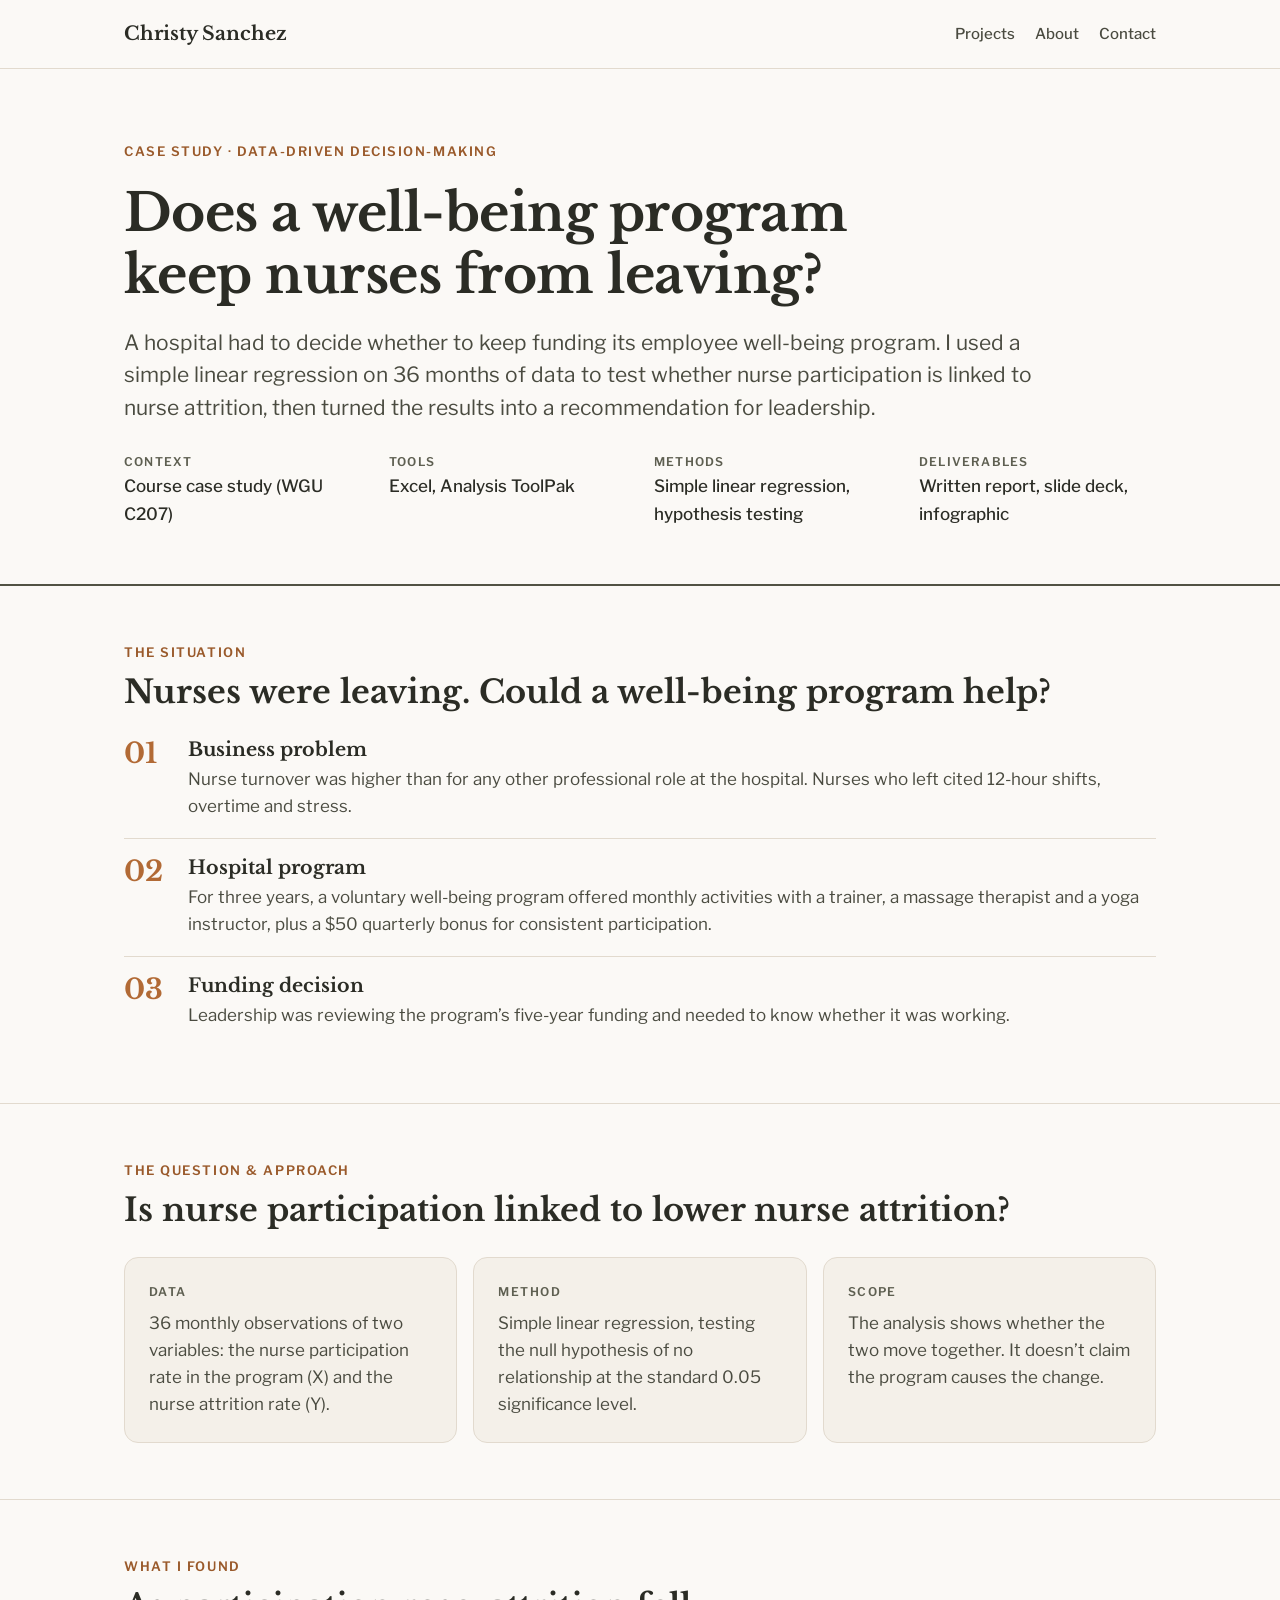
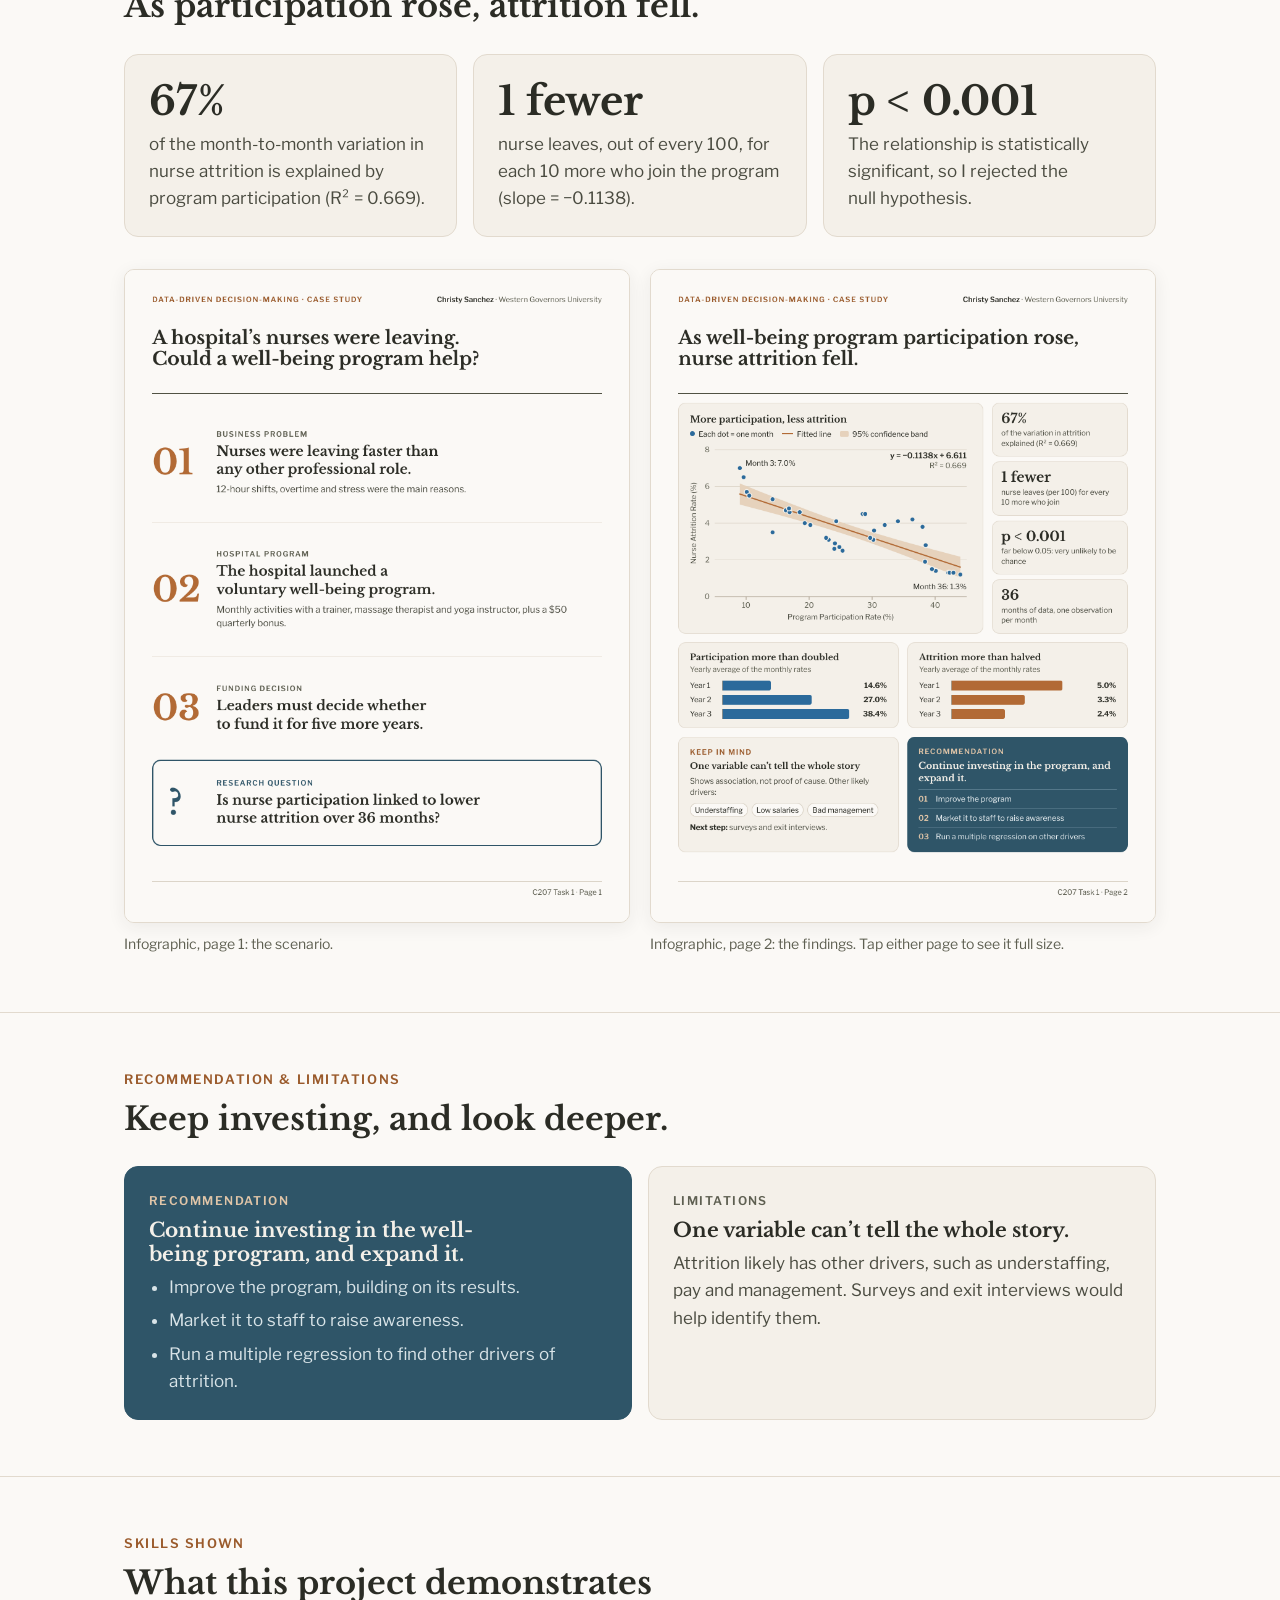
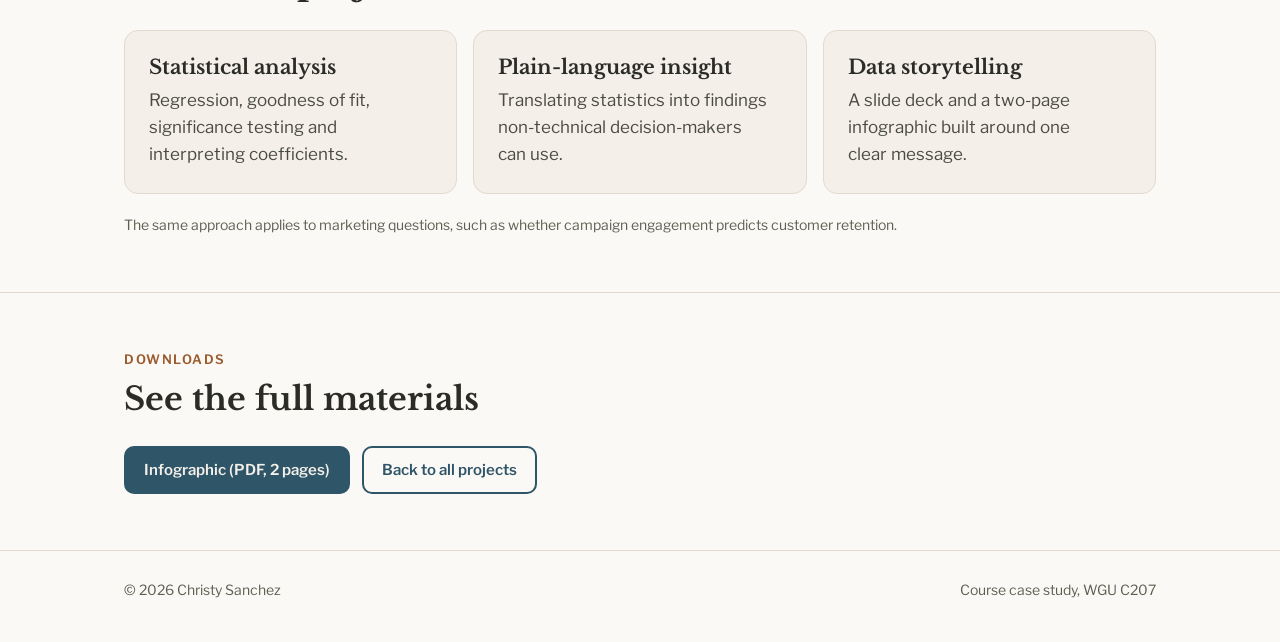
==== projects/nurse-attrition/index.html @ ef2fcabc "Add portfolio homepage and nurse attrition case study - Homepage with intro, project card, backgroun" ====
<!doctype html>
<html lang="en">
<head>
<meta charset="utf-8">
<meta name="viewport" content="width=device-width, initial-scale=1">
<title>Well-Being Program &amp; Nurse Attrition · Christy Sanchez</title>
<meta name="description" content="Case study: a simple linear regression on 36 months of data shows that nurse participation in a hospital well-being program explains about two-thirds of the variation in nurse attrition.">
<meta property="og:title" content="Does a well-being program keep nurses from leaving?">
<meta property="og:description" content="A linear regression case study by Christy Sanchez.">
<meta property="og:image" content="https://crispymcnuggetz.github.io/assets/projects/nurse-attrition/thumbnail.jpg">
<link rel="preconnect" href="https://fonts.googleapis.com">
<link rel="preconnect" href="https://fonts.gstatic.com" crossorigin>
<link rel="stylesheet" href="https://fonts.googleapis.com/css2?family=Libre+Baskerville:ital,wght@0,400;0,700;1,400&amp;family=Libre+Franklin:wght@400..700&amp;display=swap">
<link rel="stylesheet" href="../../assets/css/style.css">
</head>
<body>
<a class="skip" href="#main">Skip to content</a>

<header class="site-header">
  <div class="wrap">
    <a class="brand" href="../../">Christy Sanchez</a>
    <nav class="site-nav" aria-label="Main">
      <a href="../../#projects">Projects</a>
      <a href="../../#about">About</a>
      <a href="../../#contact">Contact</a>
    </nav>
  </div>
</header>

<main id="main">
  <section class="hero">
    <div class="wrap">
      <p class="eyebrow">Case study · Data-Driven Decision-Making</p>
      <h1>Does a well-being program keep nurses from leaving?</h1>
      <p class="lede">A hospital had to decide whether to keep funding its employee well-being program. I used a simple linear regression on 36 months of data to test whether nurse participation is linked to nurse attrition, then turned the results into a recommendation for leadership.</p>
      <dl class="meta">
        <div><dt>Context</dt><dd>Course case study (WGU C207)</dd></div>
        <div><dt>Tools</dt><dd>Excel, Analysis ToolPak</dd></div>
        <div><dt>Methods</dt><dd>Simple linear regression, hypothesis testing</dd></div>
        <div><dt>Deliverables</dt><dd>Written report, slide deck, infographic</dd></div>
      </dl>
    </div>
  </section>

  <section class="section">
    <div class="wrap">
      <div class="section-head">
        <p class="eyebrow">The situation</p>
        <h2>Nurses were leaving. Could a well-being program help?</h2>
      </div>
      <ol class="steps">
        <li><span class="num" aria-hidden="true">01</span><div><h3>Business problem</h3><p>Nurse turnover was higher than for any other professional role at the hospital. Nurses who left cited 12-hour shifts, overtime and stress.</p></div></li>
        <li><span class="num" aria-hidden="true">02</span><div><h3>Hospital program</h3><p>For three years, a voluntary well-being program offered monthly activities with a trainer, a massage therapist and a yoga instructor, plus a $50 quarterly bonus for consistent participation.</p></div></li>
        <li><span class="num" aria-hidden="true">03</span><div><h3>Funding decision</h3><p>Leadership was reviewing the program’s five-year funding and needed to know whether it was working.</p></div></li>
      </ol>
    </div>
  </section>

  <section class="section">
    <div class="wrap">
      <div class="section-head">
        <p class="eyebrow">The question &amp; approach</p>
        <h2>Is nurse participation linked to lower nurse attrition?</h2>
      </div>
      <div class="grid">
        <div class="panel">
          <p class="label">Data</p>
          <p>36 monthly observations of two variables: the nurse participation rate in the program (X) and the nurse attrition rate (Y).</p>
        </div>
        <div class="panel">
          <p class="label">Method</p>
          <p>Simple linear regression, testing the null hypothesis of no relationship at the standard 0.05 significance level.</p>
        </div>
        <div class="panel">
          <p class="label">Scope</p>
          <p>The analysis shows whether the two move together. It doesn’t claim the program causes the change.</p>
        </div>
      </div>
    </div>
  </section>

  <section class="section">
    <div class="wrap">
      <div class="section-head">
        <p class="eyebrow">What I found</p>
        <h2>As participation rose, attrition fell.</h2>
      </div>
      <div class="grid" style="margin-bottom: 32px">
        <div class="panel">
          <p class="stat">67%</p>
          <p>of the month-to-month variation in nurse attrition is explained by program participation (R² = 0.669).</p>
        </div>
        <div class="panel">
          <p class="stat">1 fewer</p>
          <p>nurse leaves, out of every 100, for each 10 more who join the program (slope = −0.1138).</p>
        </div>
        <div class="panel">
          <p class="stat">p &lt; 0.001</p>
          <p>The relationship is statistically significant, so I rejected the null hypothesis.</p>
        </div>
      </div>
      <div class="figure-pair">
        <figure>
          <a href="../../assets/projects/nurse-attrition/infographic-page1-scenario.png"><img src="../../assets/projects/nurse-attrition/infographic-page1-scenario.png" alt="Infographic page 1: the scenario. Nurses were leaving faster than any other role; the hospital launched a voluntary well-being program; leaders must decide on five more years of funding; research question about participation and attrition." width="1632" height="2112" loading="lazy"></a>
          <figcaption>Infographic, page 1: the scenario.</figcaption>
        </figure>
        <figure>
          <a href="../../assets/projects/nurse-attrition/infographic-page2-findings.png"><img src="../../assets/projects/nurse-attrition/infographic-page2-findings.png" alt="Infographic page 2: the findings. A scatter plot of 36 months with a downward fitted line, key statistics, yearly averages showing participation more than doubled while attrition more than halved, limitations and the recommendation." width="1632" height="2112" loading="lazy"></a>
          <figcaption>Infographic, page 2: the findings. Tap either page to see it full size.</figcaption>
        </figure>
      </div>
    </div>
  </section>

  <section class="section">
    <div class="wrap">
      <div class="section-head">
        <p class="eyebrow">Recommendation &amp; limitations</p>
        <h2>Keep investing, and look deeper.</h2>
      </div>
      <div class="grid">
        <div class="panel dark">
          <p class="label">Recommendation</p>
          <h3>Continue investing in the well-being program, and expand it.</h3>
          <ul class="plain">
            <li>Improve the program, building on its results.</li>
            <li>Market it to staff to raise awareness.</li>
            <li>Run a multiple regression to find other drivers of attrition.</li>
          </ul>
        </div>
        <div class="panel">
          <p class="label">Limitations</p>
          <h3>One variable can’t tell the whole story.</h3>
          <p>Attrition likely has other drivers, such as understaffing, pay and management. Surveys and exit interviews would help identify them.</p>
        </div>
      </div>
    </div>
  </section>

  <section class="section">
    <div class="wrap">
      <div class="section-head">
        <p class="eyebrow">Skills shown</p>
        <h2>What this project demonstrates</h2>
      </div>
      <div class="grid">
        <div class="panel"><h3>Statistical analysis</h3><p>Regression, goodness of fit, significance testing and interpreting coefficients.</p></div>
        <div class="panel"><h3>Plain-language insight</h3><p>Translating statistics into findings non-technical decision-makers can use.</p></div>
        <div class="panel"><h3>Data storytelling</h3><p>A slide deck and a two-page infographic built around one clear message.</p></div>
      </div>
      <p class="small" style="margin-top: 20px">The same approach applies to marketing questions, such as whether campaign engagement predicts customer retention.</p>
    </div>
  </section>

  <section class="section">
    <div class="wrap">
      <div class="section-head">
        <p class="eyebrow">Downloads</p>
        <h2>See the full materials</h2>
      </div>
      <div class="actions">
        <a class="button" href="../../assets/projects/nurse-attrition/nurse-well-being-infographic.pdf">Infographic (PDF, 2 pages)</a>
        <a class="button secondary" href="../../">Back to all projects</a>
      </div>
    </div>
  </section>
</main>

<footer class="site-footer">
  <div class="wrap">
    <span>© 2026 Christy Sanchez</span>
    <span>Course case study, WGU C207</span>
  </div>
</footer>
</body>
</html>
---- assets/css/style.css ----
/* Shared styles for the portfolio. Palette and type match the case-study deck and infographic. */
:root {
  --paper: #FBF9F6;
  --panel: #F4F0E9;
  --line: #E2DACE;
  --line-strong: #D8D0C3;
  --ink: #2B2C25;
  --body: #4A4B40;
  --muted: #5E5F51;
  --copper: #9A5A2B;
  --copper-mark: #B26A35;
  --blue: #2B6A9B;
  --slate: #2F5568;
  --olive: #3A3B31;
  --on-dark: #F4F0E9;
  --on-dark-soft: #D9E4E8;
  --sand: #E0C5A8;
  --serif: 'Libre Baskerville', Georgia, 'Times New Roman', serif;
  --sans: 'Libre Franklin', Arial, Helvetica, sans-serif;
  --wrap: 1080px;
}

* { box-sizing: border-box; }

html { -webkit-text-size-adjust: 100%; }

body {
  margin: 0;
  background: var(--paper);
  color: var(--body);
  font-family: var(--sans);
  font-size: 17px;
  line-height: 1.6;
}

img { max-width: 100%; height: auto; display: block; }

a { color: var(--blue); text-underline-offset: 3px; }
a:hover { color: #1F4F75; }

:focus-visible { outline: 3px solid var(--blue); outline-offset: 3px; border-radius: 4px; }

.wrap { width: 100%; max-width: var(--wrap); margin: 0 auto; padding: 0 24px; }

.skip { position: absolute; left: -9999px; }
.skip:focus { left: 16px; top: 16px; background: var(--paper); padding: 8px 12px; z-index: 10; }

/* Header */
.site-header { border-bottom: 1px solid var(--line); }
.site-header .wrap { display: flex; align-items: center; justify-content: space-between; gap: 16px; flex-wrap: wrap; min-height: 68px; }
.brand { font-family: var(--serif); font-weight: 700; font-size: 19px; color: var(--ink); text-decoration: none; }
.site-nav { display: flex; gap: 20px; flex-wrap: wrap; }
.site-nav a { color: var(--body); text-decoration: none; font-size: 15px; font-weight: 500; padding: 10px 0; }
.site-nav a:hover { color: var(--ink); text-decoration: underline; }

/* Type */
.eyebrow {
  margin: 0;
  font-size: 13px;
  font-weight: 600;
  letter-spacing: 0.12em;
  text-transform: uppercase;
  color: var(--copper);
}
h1, h2, h3 { font-family: var(--serif); color: var(--ink); font-weight: 700; line-height: 1.2; margin: 0; text-wrap: balance; }
h1 { font-size: clamp(32px, 5vw, 52px); letter-spacing: -0.01em; }
h2 { font-size: clamp(24px, 3.2vw, 32px); }
h3 { font-size: 20px; }
p { margin: 0; text-wrap: pretty; }
.lede { font-size: clamp(18px, 2.2vw, 21px); line-height: 1.55; color: var(--body); max-width: 44em; }

/* Sections */
.hero { padding: 72px 0 56px; border-bottom: 2px solid #515244; }
.hero .wrap { display: flex; flex-direction: column; gap: 20px; }
.section { padding: 56px 0; border-bottom: 1px solid var(--line); }
.section:last-of-type { border-bottom: 0; }
.section-head { display: flex; flex-direction: column; gap: 10px; margin-bottom: 28px; }
.stack { display: flex; flex-direction: column; gap: 16px; }

/* Meta list */
.meta { display: grid; grid-template-columns: repeat(auto-fit, minmax(200px, 1fr)); gap: 16px 28px; margin: 8px 0 0; padding: 0; }
.meta div { display: flex; flex-direction: column; gap: 2px; }
.meta dt { font-size: 12px; font-weight: 600; letter-spacing: 0.1em; text-transform: uppercase; color: var(--muted); }
.meta dd { margin: 0; color: var(--ink); font-weight: 500; }

/* Cards and panels */
.grid { display: grid; gap: 16px; grid-template-columns: repeat(auto-fit, minmax(240px, 1fr)); }
.panel { background: var(--panel); border: 1px solid var(--line); border-radius: 14px; padding: 24px; display: flex; flex-direction: column; gap: 8px; }
.panel .label { font-size: 12px; font-weight: 600; letter-spacing: 0.12em; text-transform: uppercase; color: var(--muted); }
.panel.dark { background: var(--slate); border-color: var(--slate); color: var(--on-dark-soft); }
.panel.dark .label { color: var(--sand); }
.panel.dark h3 { color: var(--on-dark); }
.panel.outline { background: transparent; border: 2px solid var(--slate); }
.panel.outline .label { color: var(--slate); }

.stat { font-family: var(--serif); font-weight: 700; font-size: 40px; line-height: 1.1; color: var(--ink); }
.small { font-size: 14px; color: var(--muted); }

/* Project card (home) */
.project-card {
  display: grid;
  grid-template-columns: minmax(0, 1.1fr) minmax(0, 1fr);
  gap: 0;
  background: var(--panel);
  border: 1px solid var(--line);
  border-radius: 16px;
  overflow: hidden;
  text-decoration: none;
  color: inherit;
}
.project-card:hover { border-color: var(--line-strong); box-shadow: 0 6px 24px rgba(43, 44, 37, 0.08); }
.project-card:hover h3 { text-decoration: underline; text-underline-offset: 4px; }
.project-card .thumb { background: var(--paper); display: flex; align-items: center; justify-content: center; padding: 20px; }
.project-card .thumb img { width: 100%; height: auto; border-radius: 10px; }
.project-card .body { padding: 28px; display: flex; flex-direction: column; gap: 12px; justify-content: center; }
.tags { display: flex; flex-wrap: wrap; gap: 8px; list-style: none; margin: 4px 0 0; padding: 0; }
.tags li { font-size: 13px; font-weight: 500; color: var(--ink); background: var(--paper); border: 1px solid var(--line-strong); border-radius: 999px; padding: 4px 12px; }
.more { font-weight: 600; color: var(--blue); }

/* Lists */
.steps { list-style: none; margin: 0; padding: 0; display: flex; flex-direction: column; }
.steps li { display: grid; grid-template-columns: 56px minmax(0, 1fr); gap: 8px; padding: 18px 0; border-top: 1px solid var(--line); }
.steps li:first-child { border-top: 0; padding-top: 0; }
.steps .num { font-family: var(--serif); font-weight: 700; font-size: 28px; line-height: 1.1; color: var(--copper-mark); }
.steps h3 { font-size: 19px; margin-bottom: 4px; }

.plain { margin: 0; padding-left: 1.2em; display: flex; flex-direction: column; gap: 6px; }

/* Figures */
figure { margin: 0; }
.figure-pair { display: grid; grid-template-columns: repeat(2, minmax(0, 1fr)); gap: 20px; }
.figure-pair figure img, .figure img { border: 1px solid var(--line); border-radius: 10px; box-shadow: 0 4px 18px rgba(43, 44, 37, 0.07); }
figcaption { font-size: 14px; color: var(--muted); margin-top: 10px; }

/* Buttons */
.actions { display: flex; flex-wrap: wrap; gap: 12px; }
.button {
  display: inline-flex; align-items: center; gap: 8px;
  min-height: 46px; padding: 10px 18px;
  border-radius: 10px; border: 2px solid var(--slate);
  background: var(--slate); color: var(--on-dark);
  font-weight: 600; font-size: 15px; text-decoration: none;
}
.button:hover { background: #24475A; border-color: #24475A; color: var(--on-dark); }
.button.secondary { background: transparent; color: var(--slate); }
.button.secondary:hover { background: var(--panel); color: var(--slate); }

/* Footer */
.site-footer { border-top: 1px solid var(--line); padding: 28px 0 40px; font-size: 14px; color: var(--muted); }
.site-footer .wrap { display: flex; justify-content: space-between; gap: 16px; flex-wrap: wrap; }

/* Small screens */
@media (max-width: 760px) {
  body { font-size: 16px; }
  .hero { padding: 48px 0 40px; }
  .section { padding: 44px 0; }
  .project-card { grid-template-columns: 1fr; }
  .project-card .thumb { padding: 16px; }
  .figure-pair { grid-template-columns: 1fr; }
  .steps li { grid-template-columns: 44px minmax(0, 1fr); }
  .stat { font-size: 34px; }
}
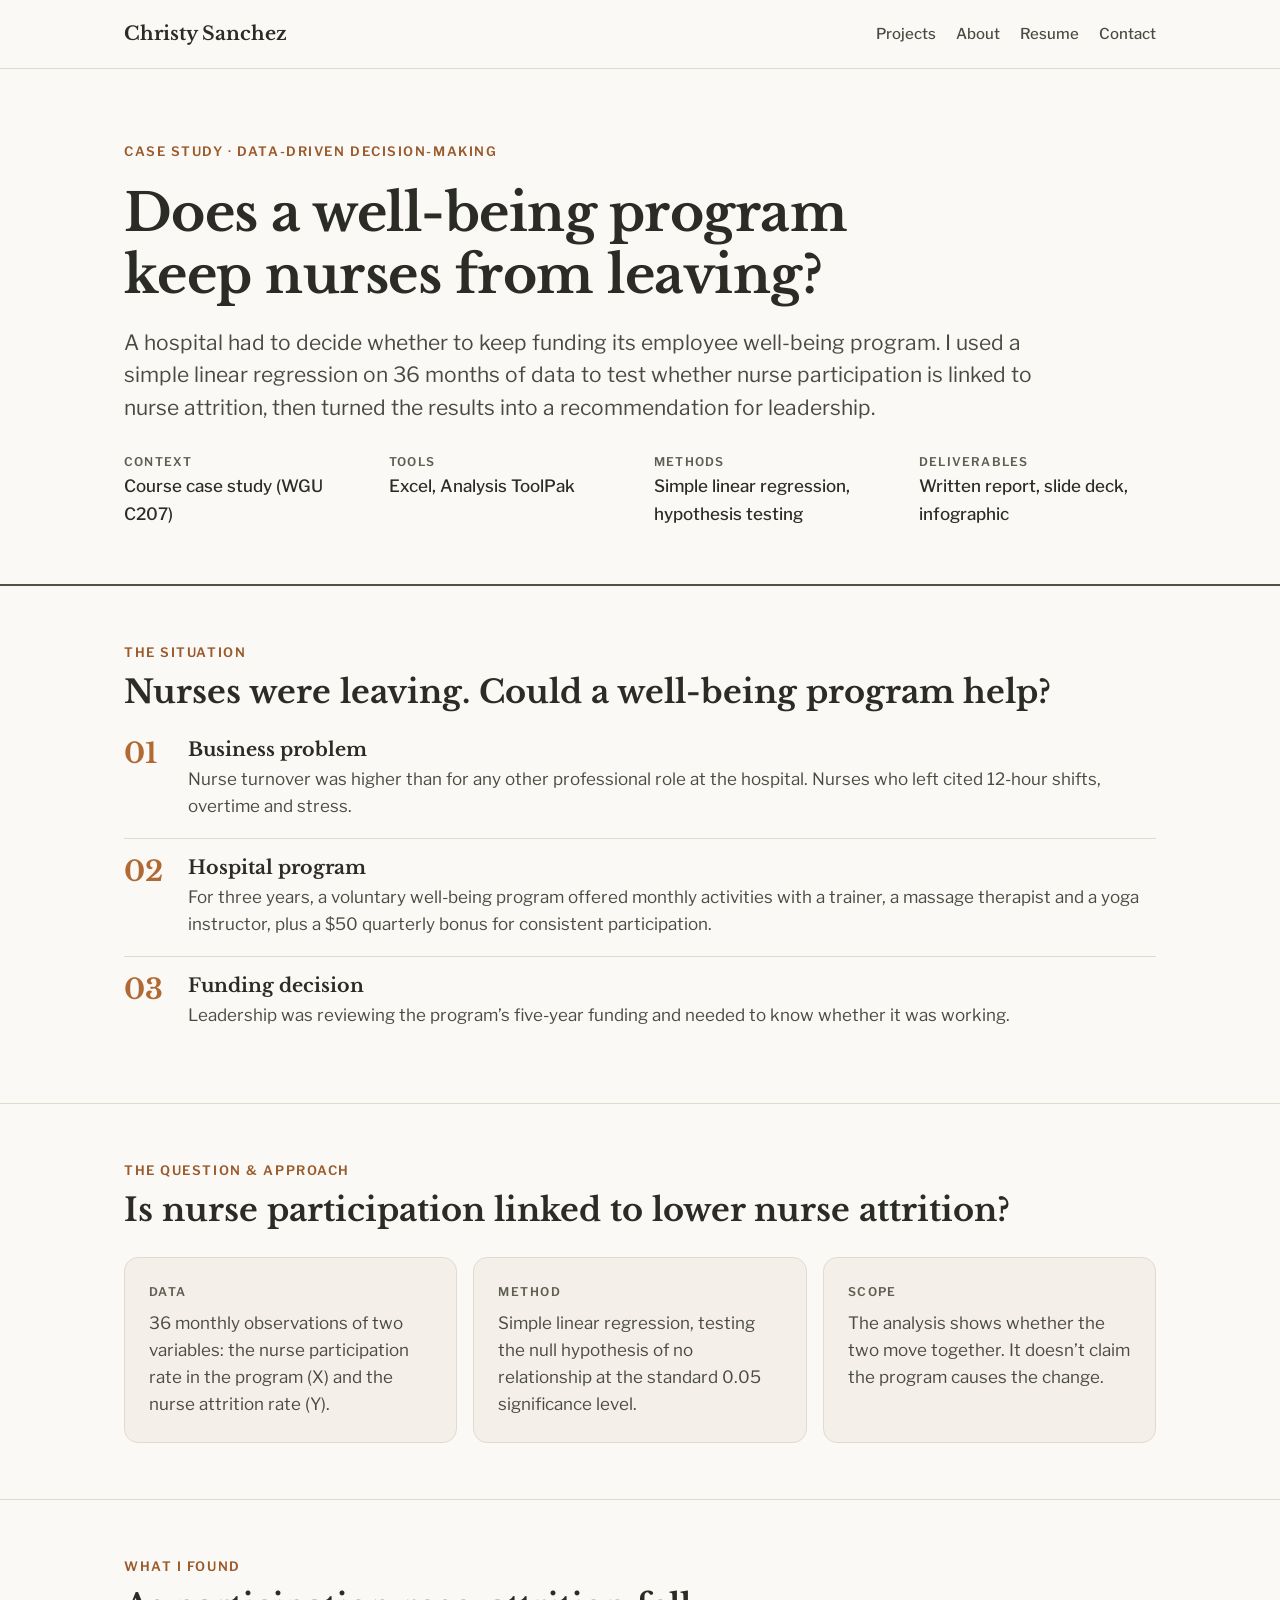
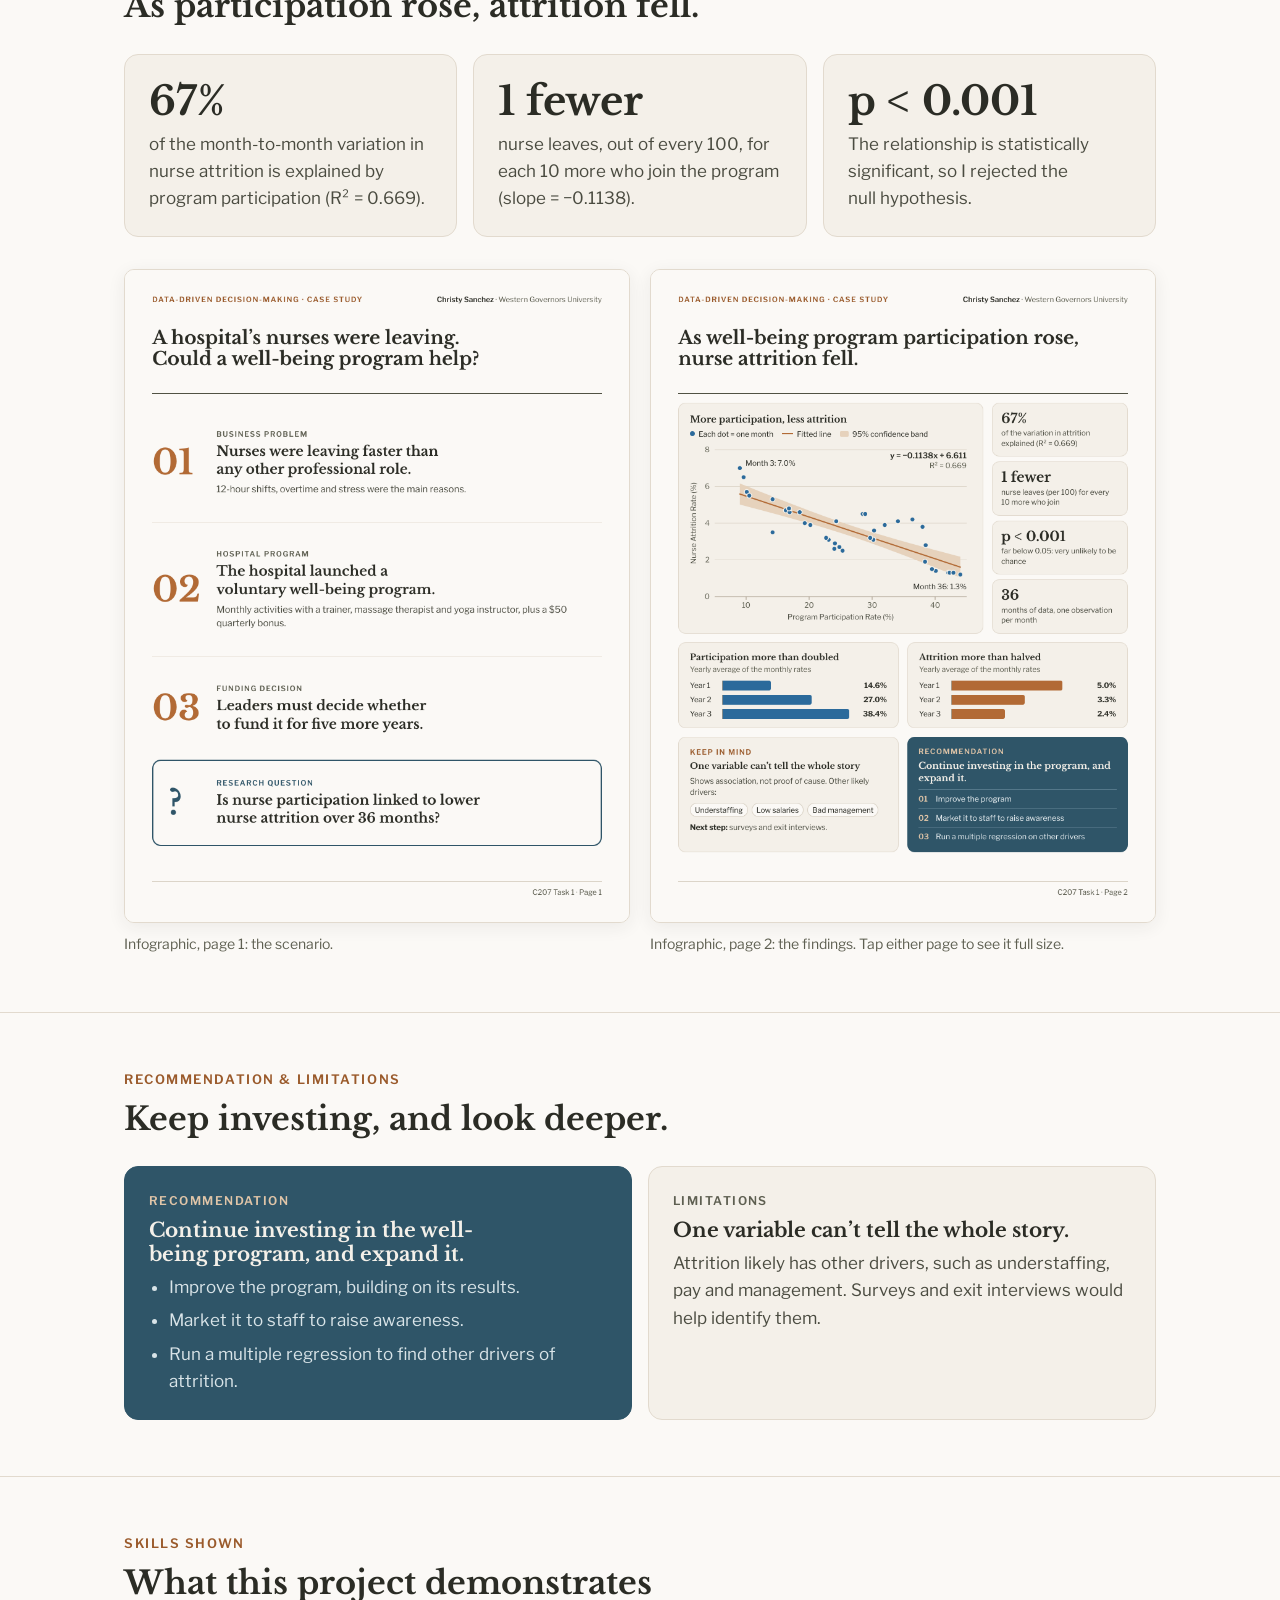
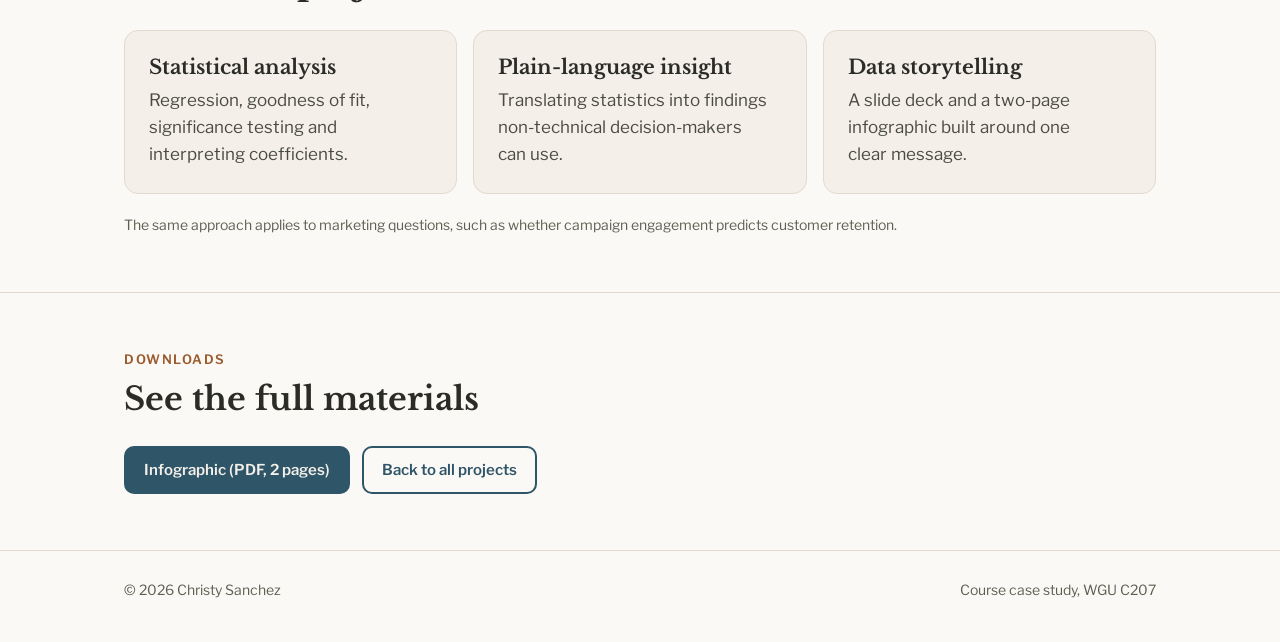
==== commit 66d1ffd2: "Add web resume: menu link and homepage download button The web version leaves out the phone number; " ====
--- a/projects/nurse-attrition/index.html
+++ b/projects/nurse-attrition/index.html
@@ -7,7 +7,7 @@
 <meta name="description" content="Case study: a simple linear regression on 36 months of data shows that nurse participation in a hospital well-being program explains about two-thirds of the variation in nurse attrition.">
 <meta property="og:title" content="Does a well-being program keep nurses from leaving?">
 <meta property="og:description" content="A linear regression case study by Christy Sanchez.">
-<meta property="og:image" content="https://crispymcnuggetz.github.io/assets/projects/nurse-attrition/thumbnail.jpg">
+<meta property="og:image" content="https://christysanchez.github.io/assets/projects/nurse-attrition/thumbnail.jpg">
 <link rel="preconnect" href="https://fonts.googleapis.com">
 <link rel="preconnect" href="https://fonts.gstatic.com" crossorigin>
 <link rel="stylesheet" href="https://fonts.googleapis.com/css2?family=Libre+Baskerville:ital,wght@0,400;0,700;1,400&amp;family=Libre+Franklin:wght@400..700&amp;display=swap">
@@ -22,6 +22,7 @@
     <nav class="site-nav" aria-label="Main">
       <a href="../../#projects">Projects</a>
       <a href="../../#about">About</a>
+      <a href="../../assets/christy-sanchez-resume.pdf">Resume</a>
       <a href="../../#contact">Contact</a>
     </nav>
   </div>
